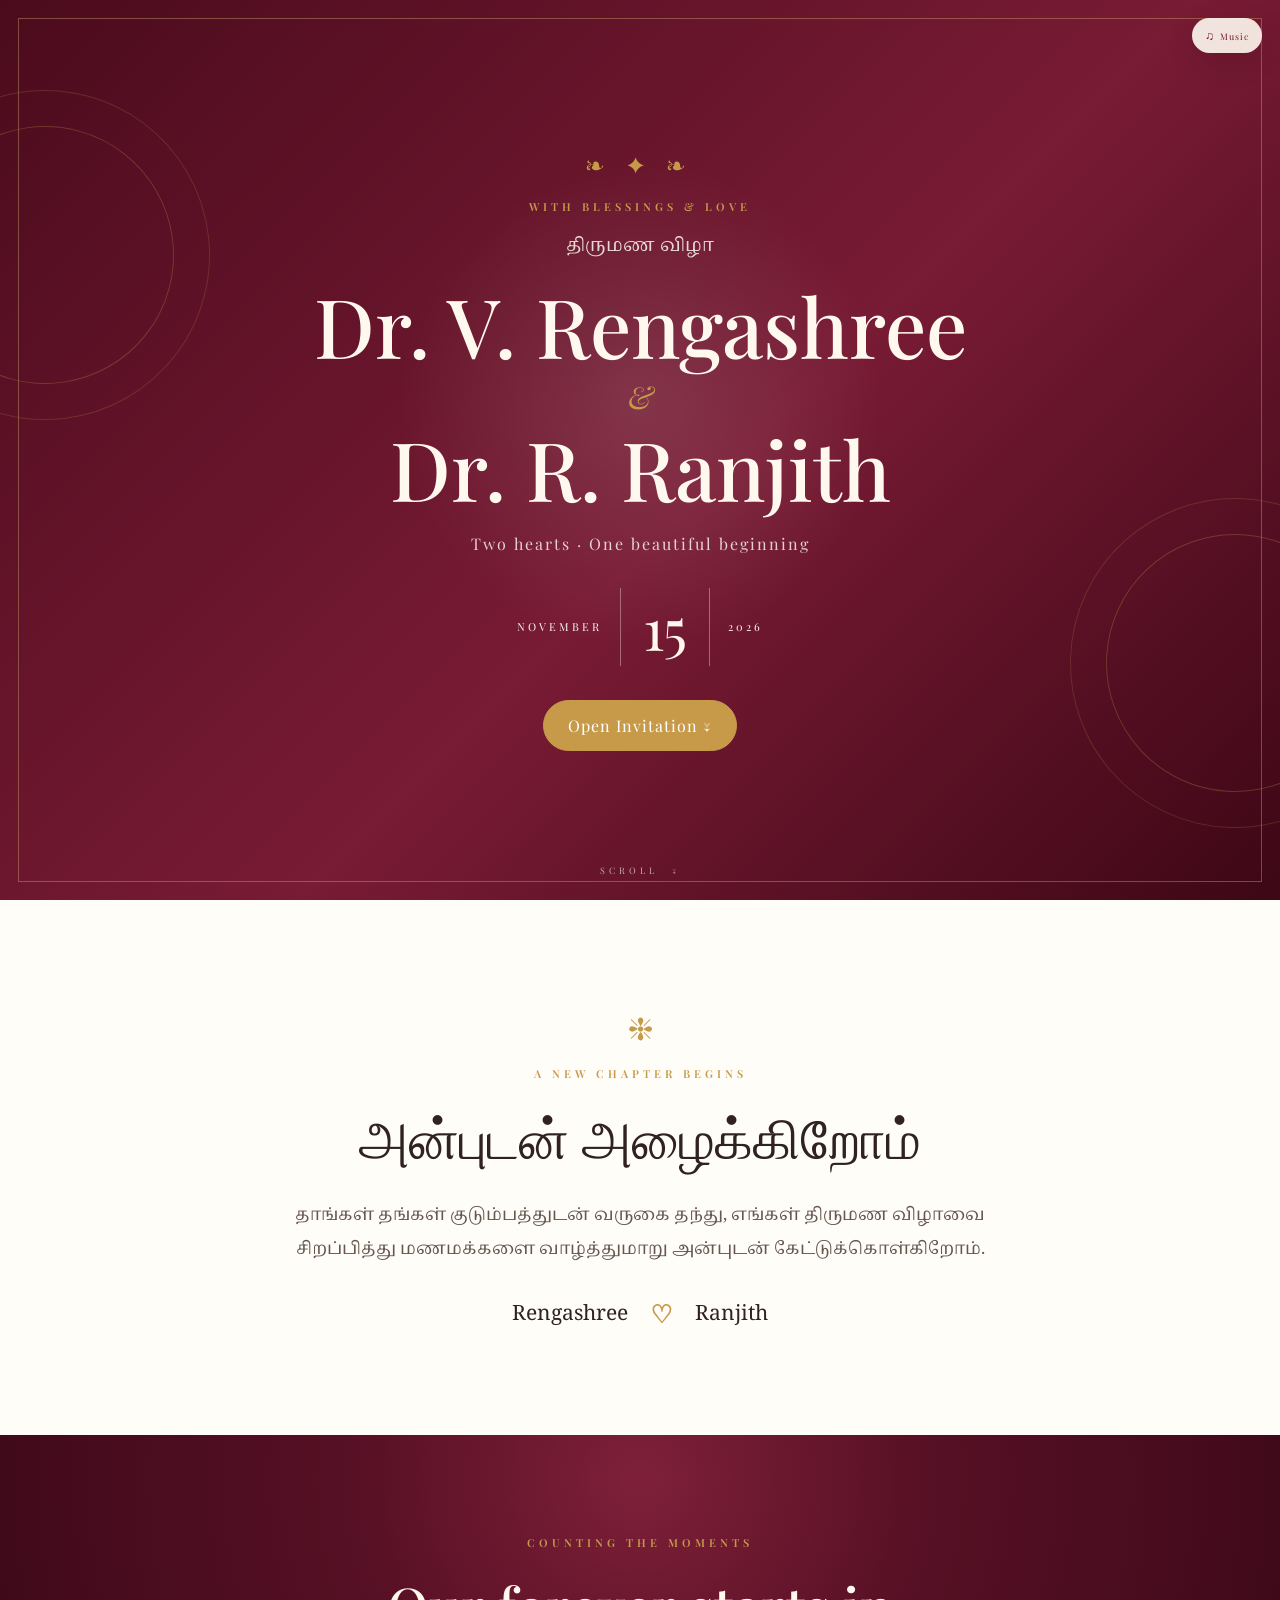
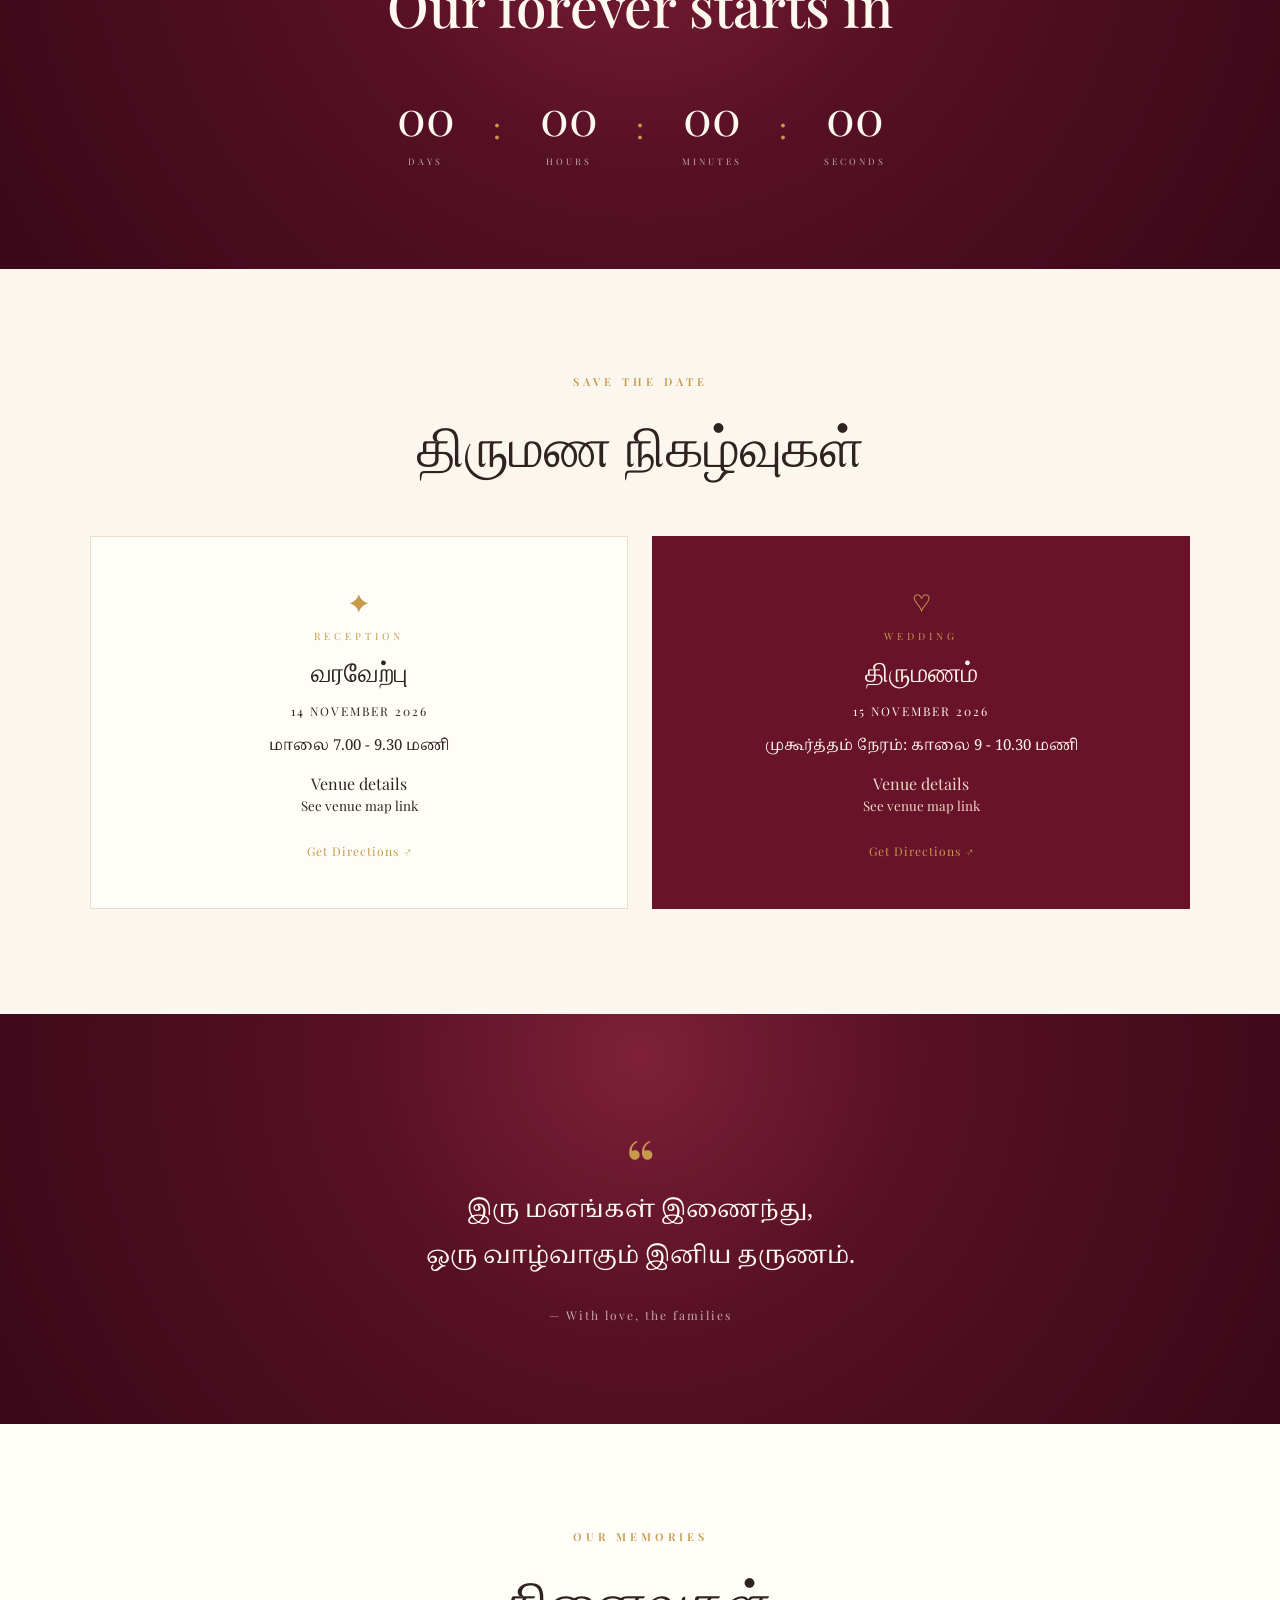
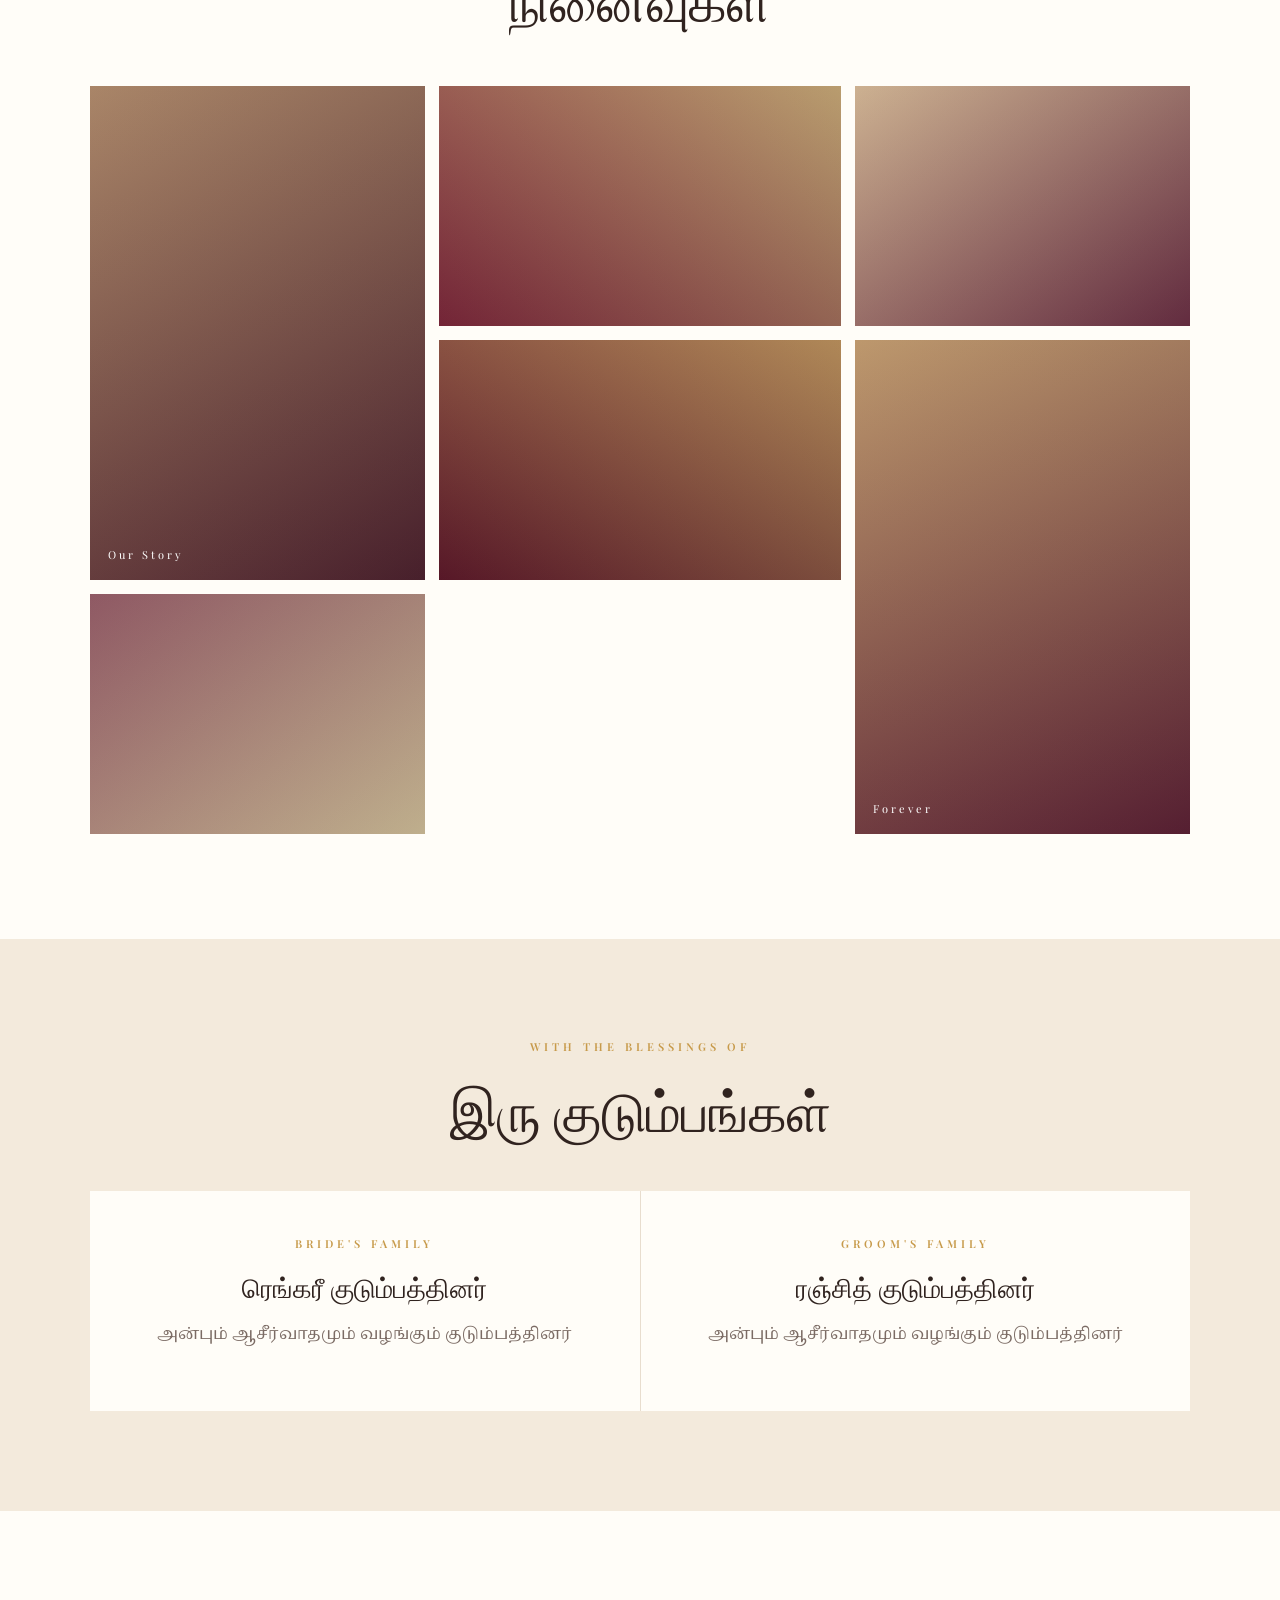
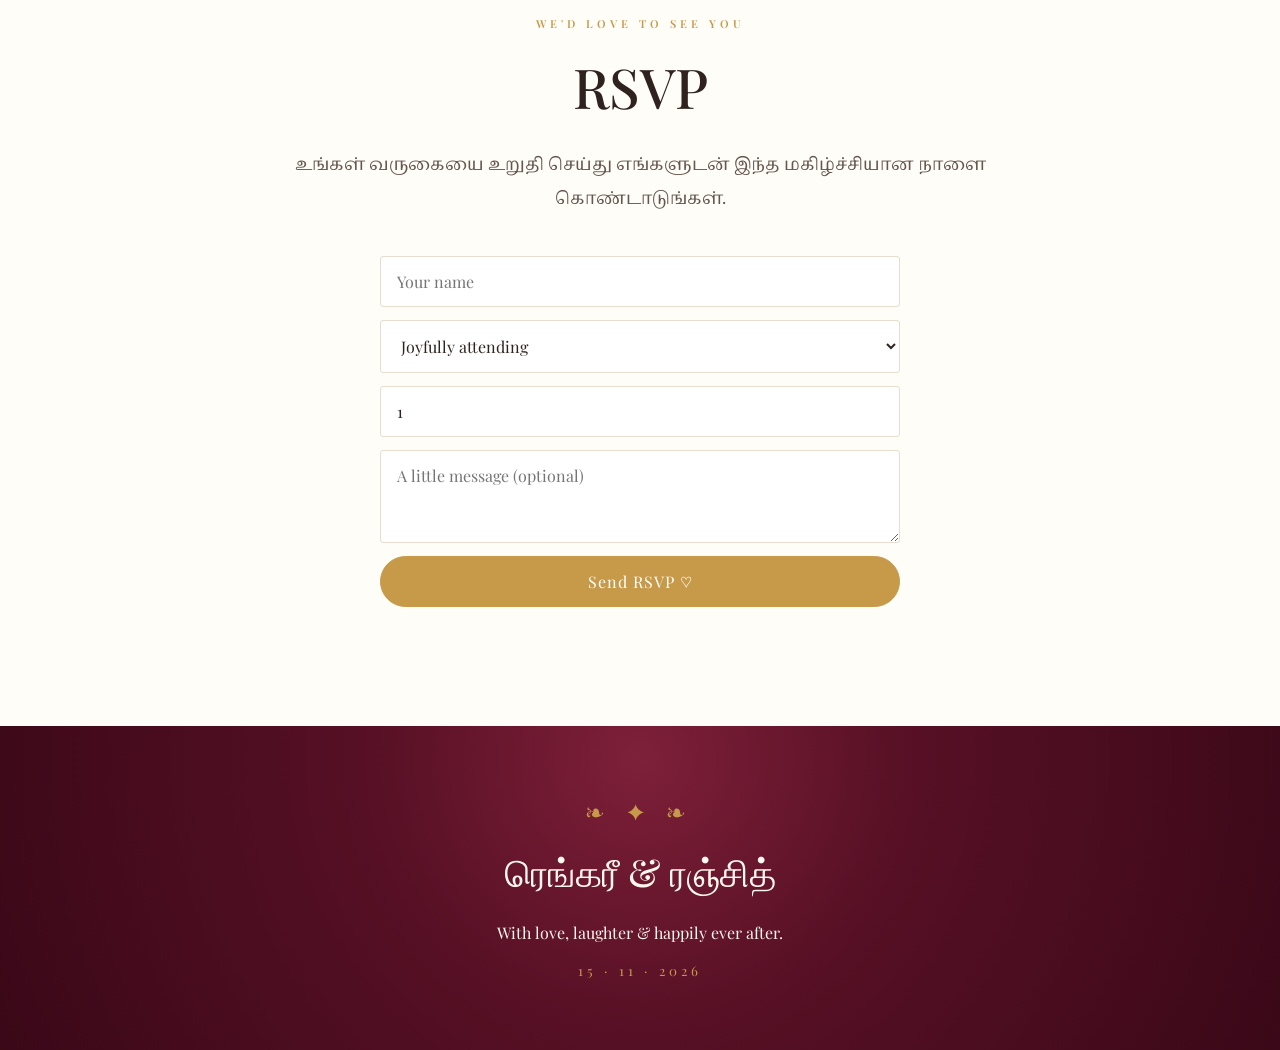
==== index.html @ 71b67af8 "Add files via upload" ====
<!DOCTYPE html>
<html lang="ta">
<head>
  <meta charset="UTF-8" />
  <meta name="viewport" content="width=device-width, initial-scale=1.0" />
  <meta name="theme-color" content="#7d1731" />
  <meta name="description" content="Wedding invitation website" />
  <title>திருமண விழா | Wedding Invitation</title>
  <link rel="preconnect" href="https://fonts.googleapis.com">
  <link rel="preconnect" href="https://fonts.gstatic.com" crossorigin>
  <link href="https://fonts.googleapis.com/css2?family=Noto+Serif+Tamil:wght@400;500;600;700&family=Playfair+Display:wght@400;500;600;700&display=swap" rel="stylesheet">
  <link rel="stylesheet" href="styles.css" />
</head>
<body>
  <div class="music-pill" id="musicToggle" aria-label="Toggle music">♫ <span>Music</span></div>
  <audio id="bgMusic" loop preload="none"></audio>

  <main>
    <section class="hero" id="home">
      <div class="mandala mandala-a"></div><div class="mandala mandala-b"></div>
      <div class="hero-content reveal">
        <div class="ornament">❧ ✦ ❧</div>
        <p class="eyebrow">WITH BLESSINGS &amp; LOVE</p>
        <p class="tamil-small">திருமண விழா</p>
        <h1><span>Dr. V. Rengashree</span><i>&amp;</i><span>Dr. R. Ranjith</span></h1>
        <p class="subtitle">Two hearts · One beautiful beginning</p>
        <div class="date-badge"><span>NOVEMBER</span><strong>15</strong><span>2026</span></div>
        <button class="gold-btn" onclick="document.getElementById('invitation').scrollIntoView({behavior:'smooth'})">Open Invitation <span>↓</span></button>
      </div>
      <div class="scroll-cue">SCROLL <span>↓</span></div>
    </section>

    <section class="intro section" id="invitation">
      <div class="container narrow reveal">
        <div class="section-symbol">❈</div>
        <p class="eyebrow">A NEW CHAPTER BEGINS</p>
        <h2>அன்புடன் அழைக்கிறோம்</h2>
        <p class="lead">தாங்கள் தங்கள் குடும்பத்துடன் வருகை தந்து, எங்கள் திருமண விழாவை சிறப்பித்து மணமக்களை வாழ்த்துமாறு அன்புடன் கேட்டுக்கொள்கிறோம்.</p>
        <div class="names-line"><span>Rengashree</span><b>♡</b><span>Ranjith</span></div>
      </div>
    </section>

    <section class="countdown section-dark">
      <div class="container reveal">
        <p class="eyebrow">COUNTING THE MOMENTS</p>
        <h2>Our forever starts in</h2>
        <div class="timer" id="timer">
          <div><strong id="days">00</strong><span>DAYS</span></div><i>:</i>
          <div><strong id="hours">00</strong><span>HOURS</span></div><i>:</i>
          <div><strong id="minutes">00</strong><span>MINUTES</span></div><i>:</i>
          <div><strong id="seconds">00</strong><span>SECONDS</span></div>
        </div>
      </div>
    </section>

    <section class="events section" id="events">
      <div class="container">
        <div class="center reveal"><p class="eyebrow">SAVE THE DATE</p><h2>திருமண நிகழ்வுகள்</h2></div>
        <div class="event-grid">
          <article class="event-card reveal">
            <div class="event-icon">✦</div><p class="event-label">RECEPTION</p><h3>வரவேற்பு</h3>
            <p class="event-date">14 NOVEMBER 2026</p><p class="event-time">மாலை 7.00 - 9.30 மணி</p>
            <p class="venue">Venue details<br><small>See venue map link</small></p>
            <a class="text-link" href="https://share.google/7gsOycX2o3ELeMeuy" target="_blank" rel="noopener">Get Directions ↗</a>
          </article>
          <article class="event-card featured reveal">
            <div class="event-icon">♡</div><p class="event-label">WEDDING</p><h3>திருமணம்</h3>
            <p class="event-date">15 NOVEMBER 2026</p><p class="event-time">முகூர்த்தம் நேரம்: காலை 9 - 10.30 மணி</p>
            <p class="venue">Venue details<br><small>See venue map link</small></p>
            <a class="text-link" href="https://share.google/7gsOycX2o3ELeMeuy" target="_blank" rel="noopener">Get Directions ↗</a>
          </article>
        </div>
      </div>
    </section>

    <section class="quote section-dark">
      <div class="container narrow center reveal">
        <div class="quote-mark">“</div>
        <p>இரு மனங்கள் இணைந்து,<br/>ஒரு வாழ்வாகும் இனிய தருணம்.</p>
        <span>— With love, the families</span>
      </div>
    </section>

    <section class="gallery section" id="gallery">
      <div class="container">
        <div class="center reveal"><p class="eyebrow">OUR MEMORIES</p><h2>நினைவுகள்</h2></div>
        <div class="gallery-grid">
          <div class="photo p1 reveal"><span>Our Story</span></div><div class="photo p2 reveal"></div><div class="photo p3 reveal"></div>
          <div class="photo p4 reveal"></div><div class="photo p5 reveal"><span>Forever</span></div><div class="photo p6 reveal"></div>
        </div>
      </div>
    </section>

    <section class="families section-soft">
      <div class="container">
        <div class="center reveal"><p class="eyebrow">WITH THE BLESSINGS OF</p><h2>இரு குடும்பங்கள்</h2></div>
        <div class="family-grid reveal">
          <div><p class="eyebrow">BRIDE'S FAMILY</p><h3>ரெங்கரீ குடும்பத்தினர்</h3><p>அன்பும் ஆசீர்வாதமும் வழங்கும் குடும்பத்தினர்</p></div>
          <div><p class="eyebrow">GROOM'S FAMILY</p><h3>ரஞ்சித் குடும்பத்தினர்</h3><p>அன்பும் ஆசீர்வாதமும் வழங்கும் குடும்பத்தினர்</p></div>
        </div>
      </div>
    </section>

    <section class="rsvp section" id="rsvp">
      <div class="container narrow center reveal">
        <p class="eyebrow">WE'D LOVE TO SEE YOU</p><h2>RSVP</h2>
        <p class="lead">உங்கள் வருகையை உறுதி செய்து எங்களுடன் இந்த மகிழ்ச்சியான நாளை கொண்டாடுங்கள்.</p>
        <form id="rsvpForm" class="rsvp-form">
          <input required name="name" placeholder="Your name" />
          <select name="attendance"><option value="yes">Joyfully attending</option><option value="no">Unable to attend</option></select>
          <input name="guests" type="number" min="1" max="10" value="1" placeholder="Guests" />
          <textarea name="message" rows="3" placeholder="A little message (optional)"></textarea>
          <button class="gold-btn" type="submit">Send RSVP ♡</button>
        </form>
        <p id="formMessage" class="form-message"></p>
      </div>
    </section>

    <footer class="footer section-dark">
      <div class="container center"><div class="ornament">❧ ✦ ❧</div><h2>ரெங்கரீ &amp; ரஞ்சித்</h2><p>With love, laughter &amp; happily ever after.</p><small>15 · 11 · 2026</small></div>
    </footer>
  </main>
  <script src="script.js"></script>
</body>
</html>
---- styles.css ----
:root{--wine:#74172f;--wine2:#4d0d20;--cream:#fbf7ef;--paper:#fffdf8;--gold:#c79a4a;--ink:#30231f;--muted:#7b6b64;--line:#e8ddce}*{box-sizing:border-box}html{scroll-behavior:smooth}body{margin:0;background:var(--cream);color:var(--ink);font-family:'Playfair Display',serif}button,input,select,textarea{font:inherit}a{text-decoration:none;color:inherit}.section{padding:105px 20px}.section-soft{padding:100px 20px;background:#f3eadc}.section-dark{padding:100px 20px;background:radial-gradient(circle at 50% 10%,#7e2039 0,#571025 38%,#3a0818 100%);color:#fff8ee}.container{max-width:1100px;margin:auto}.narrow{max-width:760px}.center{text-align:center}.hero{min-height:100svh;display:grid;place-items:center;text-align:center;position:relative;overflow:hidden;background:radial-gradient(circle at 50% 45%,rgba(255,255,255,.12),transparent 30%),linear-gradient(135deg,#4b0b1d,#781b34 55%,#3d0716);color:#fff8ee}.hero:before{content:"";position:absolute;inset:18px;border:1px solid rgba(218,181,111,.38);pointer-events:none}.hero-content{position:relative;z-index:2;padding:40px 20px}.ornament{font-size:22px;letter-spacing:9px;color:var(--gold);margin-bottom:20px}.eyebrow{font-size:11px;letter-spacing:4px;font-weight:600;margin:0 0 18px;color:var(--gold)}.tamil-small{font-family:'Noto Serif Tamil',serif;opacity:.85;font-size:18px}.hero h1{font-size:clamp(38px,7vw,82px);line-height:1.05;font-weight:500;margin:22px 0}.hero h1 span{display:block}.hero h1 i{display:block;font-size:.38em;font-weight:400;color:var(--gold);margin:12px}.subtitle{font-size:16px;letter-spacing:2px;opacity:.82}.date-badge{display:flex;align-items:center;justify-content:center;gap:18px;margin:34px auto}.date-badge strong{font-size:58px;font-weight:400;border-left:1px solid rgba(255,255,255,.35);border-right:1px solid rgba(255,255,255,.35);padding:0 22px}.date-badge span{font-size:11px;letter-spacing:3px}.gold-btn{border:1px solid var(--gold);background:var(--gold);color:#fff;padding:14px 24px;border-radius:999px;cursor:pointer;letter-spacing:1px;transition:.25s}.gold-btn:hover{transform:translateY(-2px);background:#d5ab60}.scroll-cue{position:absolute;bottom:24px;font-size:9px;letter-spacing:4px;opacity:.65}.scroll-cue span{margin-left:8px}.mandala{position:absolute;width:330px;height:330px;border:1px solid rgba(199,154,74,.2);border-radius:50%}.mandala:before,.mandala:after{content:"";position:absolute;inset:35px;border:1px solid rgba(199,154,74,.15);border-radius:50%;transform:rotate(45deg)}.mandala-a{left:-120px;top:10%;transform:rotate(15deg)}.mandala-b{right:-120px;bottom:8%;transform:rotate(-20deg)}h2{font-size:clamp(34px,5vw,55px);font-weight:500;margin:8px 0 25px}h3{font-size:27px;font-weight:500;margin:8px 0 14px}.intro{background:var(--paper);text-align:center}.section-symbol{font-size:32px;color:var(--gold);margin-bottom:18px}.lead{font-family:'Noto Serif Tamil',serif;line-height:2;font-size:17px;color:#66564e}.names-line{display:flex;justify-content:center;gap:22px;align-items:center;font-family:'Noto Serif Tamil',serif;font-size:21px;margin-top:32px}.names-line b{font-family:serif;color:var(--gold);font-size:25px}.countdown{text-align:center}.timer{display:flex;justify-content:center;align-items:center;gap:15px;margin-top:42px}.timer div{min-width:105px}.timer strong{display:block;font-size:48px;font-weight:400}.timer span{font-size:9px;letter-spacing:3px;opacity:.65}.timer i{font-style:normal;font-size:30px;color:var(--gold)}.event-grid{display:grid;grid-template-columns:repeat(2,1fr);gap:24px;margin-top:55px}.event-card{background:#fffdf8;border:1px solid var(--line);padding:48px 30px;text-align:center;position:relative}.event-card.featured{background:#68132a;color:#fff5e8;border-color:#68132a}.event-icon{font-size:25px;color:var(--gold)}.event-label{font-size:10px;letter-spacing:4px;color:var(--gold)}.event-date{font-size:12px;letter-spacing:2px}.event-time{font-family:'Noto Serif Tamil',serif;font-size:15px}..venue{line-height:1.7;color:#74635a}.featured .venue{color:#ead8c3}.venue small{font-family:'Playfair Display',serif}.text-link{display:inline-block;margin-top:12px;color:var(--gold);font-size:12px;letter-spacing:1px}.quote{text-align:center}.quote-mark{font-size:75px;color:var(--gold);height:50px}.quote p{font-family:'Noto Serif Tamil',serif;font-size:24px;line-height:1.9}.quote span{font-size:12px;letter-spacing:2px;opacity:.65}.gallery{background:#fffdf8}.gallery-grid{display:grid;grid-template-columns:1fr 1.2fr 1fr;grid-auto-rows:240px;gap:14px;margin-top:50px}.photo{position:relative;overflow:hidden;background:linear-gradient(135deg,#d5b887,#8a4d51)}.photo:before{content:"";position:absolute;inset:0;background:linear-gradient(135deg,rgba(80,15,30,.15),rgba(0,0,0,.15))}.photo span{position:absolute;bottom:18px;left:18px;color:#fff;letter-spacing:3px;font-size:11px}.p1{grid-row:span 2;background:linear-gradient(150deg,#b99a75,#542533)}.p2{background:linear-gradient(35deg,#7e293d,#d4b780)}.p3{background:linear-gradient(145deg,#e2cda5,#73334a)}.p4{background:linear-gradient(30deg,#5d1a2b,#c99f65)}.p5{grid-row:span 2;background:linear-gradient(155deg,#d0b07b,#64243a)}.p6{background:linear-gradient(145deg,#9a6670,#e0cda5)}.family-grid{display:grid;grid-template-columns:1fr 1fr;gap:1px;background:var(--line);margin-top:45px}.family-grid>div{background:var(--paper);padding:45px;text-align:center}.family-grid p:last-child{font-family:'Noto Serif Tamil',serif;color:var(--muted);line-height:1.8}.rsvp{background:var(--paper)}.rsvp-form{max-width:520px;margin:40px auto 0;display:grid;gap:13px}.rsvp-form input,.rsvp-form select,.rsvp-form textarea{border:1px solid var(--line);background:#fff;padding:14px 16px;outline:none;border-radius:3px;color:var(--ink)}.rsvp-form input:focus,.rsvp-form select:focus,.rsvp-form textarea:focus{border-color:var(--gold)}.form-message{color:var(--wine);font-size:14px}.footer{padding:70px 20px}.footer h2{font-size:38px}.footer small{letter-spacing:4px;color:var(--gold)}.music-pill{position:fixed;z-index:20;right:18px;top:18px;background:rgba(255,250,240,.9);color:var(--wine);padding:9px 13px;border-radius:30px;font-size:12px;box-shadow:0 8px 30px rgba(0,0,0,.12);cursor:pointer}.music-pill span{font-size:9px;letter-spacing:1px;margin-left:3px}.reveal{opacity:0;transform:translateY(25px);transition:opacity .8s ease,transform .8s ease}.reveal.visible{opacity:1;transform:none}@media(max-width:700px){.section{padding:75px 18px}.hero:before{inset:10px}.hero h1{font-size:42px}.event-grid,.family-grid{grid-template-columns:1fr}.timer{gap:7px}.timer div{min-width:62px}.timer strong{font-size:32px}.timer span{font-size:7px;letter-spacing:1px}.timer i{font-size:20px}.gallery-grid{grid-template-columns:1fr 1fr;grid-auto-rows:170px}.p1,.p5{grid-row:span 1}.p1{grid-column:span 2}.p5{grid-column:span 2}.family-grid>div{padding:32px 18px}}
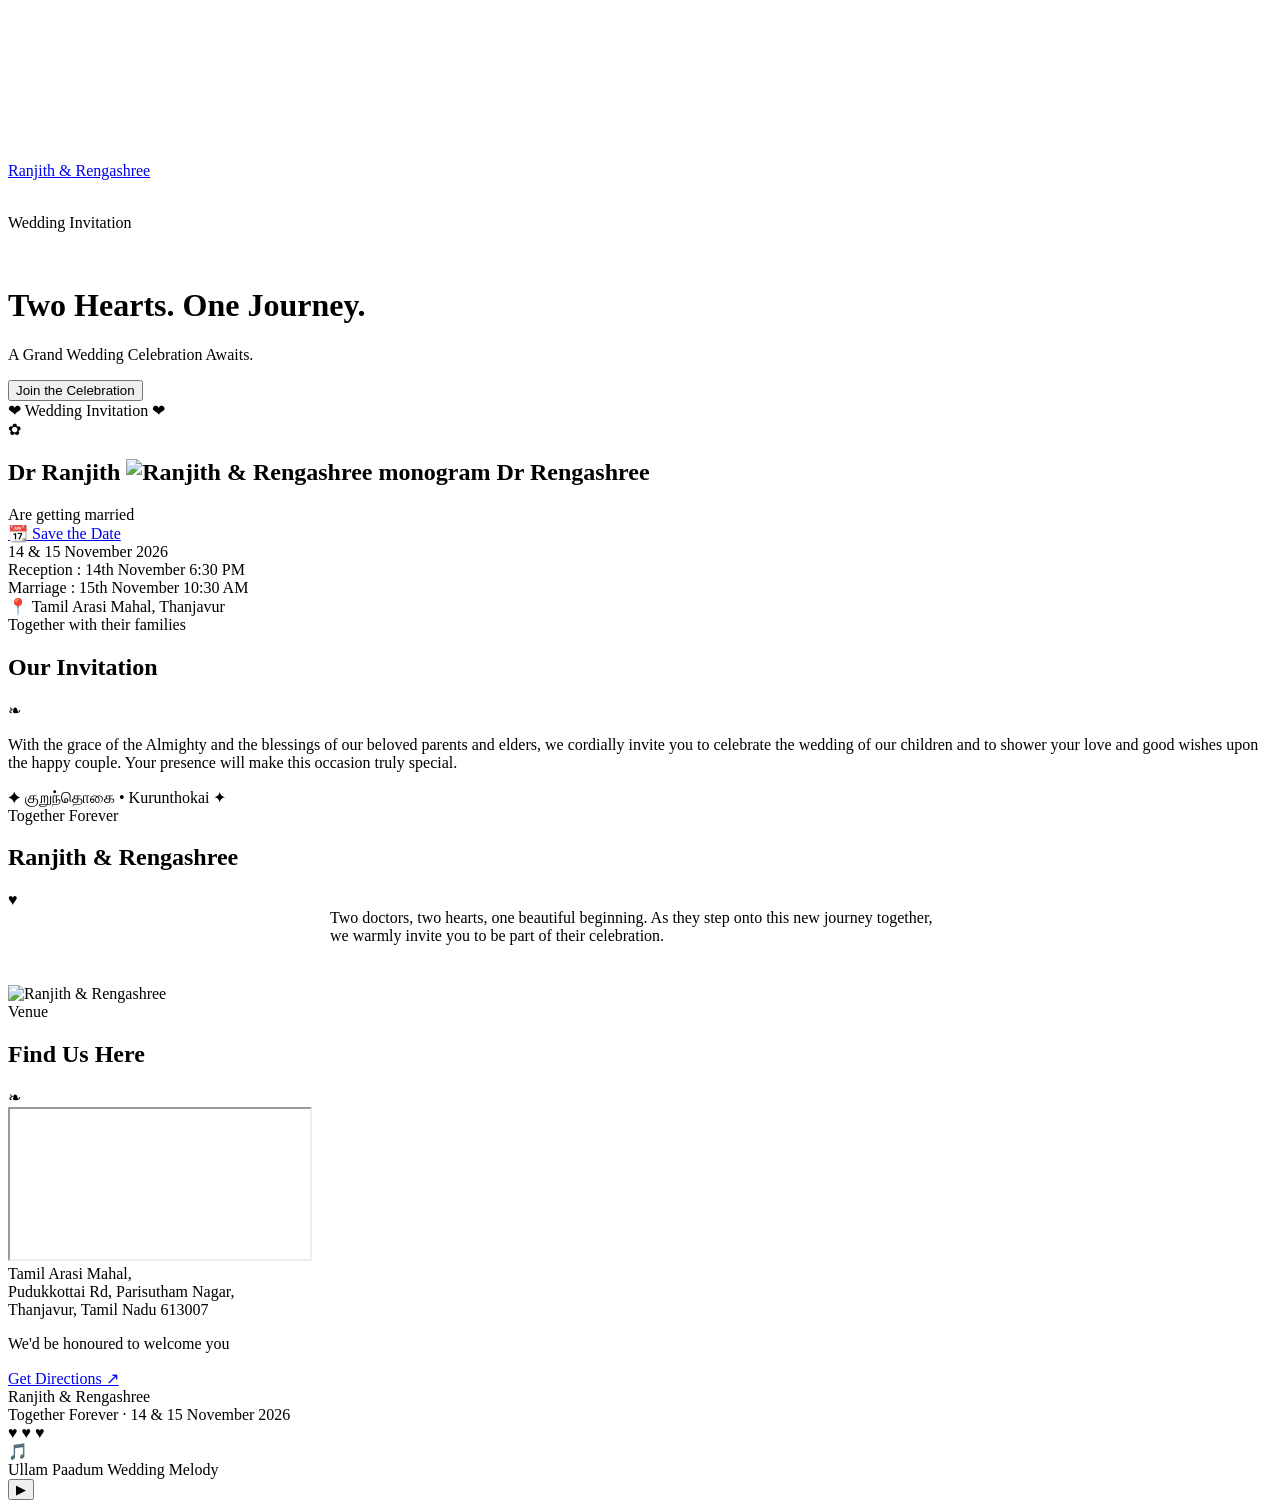
==== commit c6b303e9: "Add files via upload" ====
--- a/index.html
+++ b/index.html
@@ -1,125 +1,172 @@
 <!DOCTYPE html>
-<html lang="ta">
+<html lang="en">
 <head>
   <meta charset="UTF-8" />
   <meta name="viewport" content="width=device-width, initial-scale=1.0" />
-  <meta name="theme-color" content="#7d1731" />
-  <meta name="description" content="Wedding invitation website" />
-  <title>திருமண விழா | Wedding Invitation</title>
-  <link rel="preconnect" href="https://fonts.googleapis.com">
-  <link rel="preconnect" href="https://fonts.gstatic.com" crossorigin>
-  <link href="https://fonts.googleapis.com/css2?family=Noto+Serif+Tamil:wght@400;500;600;700&family=Playfair+Display:wght@400;500;600;700&display=swap" rel="stylesheet">
-  <link rel="stylesheet" href="styles.css" />
+  <title>Ranjith &amp; Rengashree — Wedding Invitation</title>
+  <meta name="description" content="Join us in celebrating the wedding of Dr. R. Ranjith & Dr. V. Rengashree — 14 &amp; 15 November 2026, Tamil Arasi Mahal, Thanjavur." />
+  <link rel="preconnect" href="https://fonts.googleapis.com" />
+  <link rel="preconnect" href="https://fonts.gstatic.com" crossorigin />
+  <link href="https://fonts.googleapis.com/css2?family=Playfair+Display:ital,wght@0,400;0,600;0,700;1,400&family=Cormorant+Garamond:ital,wght@0,300;0,400;0,600;1,400&family=Great+Vibes&family=Italiana&family=Montserrat:wght@300;400;500;600;700&display=swap" rel="stylesheet" />
+  <link rel="stylesheet" href="css/style.css" />
+  <link rel="stylesheet" href="css/intro.css" />
 </head>
-<body>
-  <div class="music-pill" id="musicToggle" aria-label="Toggle music">♫ <span>Music</span></div>
-  <audio id="bgMusic" loop preload="none"></audio>
+<body data-page="home">
 
-  <main>
-    <section class="hero" id="home">
-      <div class="mandala mandala-a"></div><div class="mandala mandala-b"></div>
-      <div class="hero-content reveal">
-        <div class="ornament">❧ ✦ ❧</div>
-        <p class="eyebrow">WITH BLESSINGS &amp; LOVE</p>
-        <p class="tamil-small">திருமண விழா</p>
-        <h1><span>Dr. V. Rengashree</span><i>&amp;</i><span>Dr. R. Ranjith</span></h1>
-        <p class="subtitle">Two hearts · One beautiful beginning</p>
-        <div class="date-badge"><span>NOVEMBER</span><strong>15</strong><span>2026</span></div>
-        <button class="gold-btn" onclick="document.getElementById('invitation').scrollIntoView({behavior:'smooth'})">Open Invitation <span>↓</span></button>
+  <div id="scrollBar"></div>
+  <canvas id="heartCanvas"></canvas>
+  
+  <div class="parallax-layer" id="parallaxLayer"></div>
+  <div class="v-strip v-left" aria-hidden="true"></div>
+  <div class="v-strip v-right" aria-hidden="true"></div>
+
+  <!-- NAVBAR -->
+  <nav class="navbar bare-nav" id="navbar">
+    <a class="nav-brand" href="index.html">Ranjith <span>&amp;</span> Rengashree</a>
+  </nav>
+
+  <!-- ═══ CARD ENTRY ═══ -->
+  <div class="intro-card" id="introCard">
+    <picture>
+      <source media="(max-width: 600px)" srcset="assets/clean-ref-mobile.png" />
+      <img class="card-bg" src="assets/clean-ref.png" alt="" />
+    </picture>
+
+    <div class="card-words">
+      <p class="wk-kicker">Wedding Invitation</p>
+
+      <div class="idol-row">
+        <img class="idol" src="assets/idols.png" alt="" />
       </div>
-      <div class="scroll-cue">SCROLL <span>↓</span></div>
+
+      <h1 class="wk-title">
+        <span class="l1">Two Hearts.</span>
+        <span class="l2">One Journey.</span>
+      </h1>
+      <p class="wk-sub">A Grand Wedding Celebration Awaits.</p>
+    </div>
+
+    <div class="card-cta">
+      <button class="btn join-btn" id="joinBtn">
+        <span class="jb-label">Join the Celebration</span>
+        <span class="jb-dots" aria-hidden="true"><span></span><span></span><span></span></span>
+      </button>
+    </div>
+  </div>
+
+  <!-- HOME MAIN -->
+  <main class="home-main" id="main">
+
+    <section class="hero">
+      <div class="petal-ring"></div><div class="petal-ring"></div><div class="petal-ring"></div>
+      <div class="invite-tag">&#10084; Wedding Invitation &#10084;</div>
+      <div class="hero-ornament">&#10047;</div>
+      <h1 class="hero-names">
+        <span class="nm nm1">Dr Ranjith</span>
+        <img class="sev" src="assets/RR_logo.png" alt="Ranjith &amp; Rengashree monogram" />
+        <span class="nm nm2">Dr Rengashree</span>
+      </h1>
+      <div class="hero-subtitle">Are getting married</div>
+
+      <div class="hero-actions">
+        <a class="save-date-btn" href="https://www.google.com/calendar/render?action=TEMPLATE&amp;text=Ranjith+%26+Rengashree+Wedding&amp;dates=20261114T130000Z%2F20261115T050000Z&amp;details=Reception%3A+14+Nov+2026+6%3A30+PM+onwards%0AMuhurtham%3A+15+Nov+2026+10%3A20+AM&amp;location=Tamil+Arasi+Mahal%2C+Pudukkottai+Rd%2C+Parisutham+Nagar%2C+Thanjavur+613007&amp;sf=true&amp;output=xml" target="_blank" rel="noopener"><span>&#128198; Save the Date</span></a>
+      </div>
+
+      <div class="date-badge">
+        <div class="date-day">14 &amp; 15 November 2026</div>
+        <div class="date-time">Reception : 14th November 6:30 PM</div>
+        <div class="date-time">Marriage : 15th November 10:30 AM</div>
+      </div>
+
+      <div class="countdown-wrapper" id="countdown"></div>
+      <div class="hero-location">&#128205; Tamil Arasi Mahal, Thanjavur</div>
     </section>
 
-    <section class="intro section" id="invitation">
-      <div class="container narrow reveal">
-        <div class="section-symbol">❈</div>
-        <p class="eyebrow">A NEW CHAPTER BEGINS</p>
-        <h2>அன்புடன் அழைக்கிறோம்</h2>
-        <p class="lead">தாங்கள் தங்கள் குடும்பத்துடன் வருகை தந்து, எங்கள் திருமண விழாவை சிறப்பித்து மணமக்களை வாழ்த்துமாறு அன்புடன் கேட்டுக்கொள்கிறோம்.</p>
-        <div class="names-line"><span>Rengashree</span><b>♡</b><span>Ranjith</span></div>
+    <section class="section alt">
+      <div class="container narrow">
+        <div class="section-label">Together with their families</div>
+        <h2 class="section-title">Our Invitation</h2>
+        <div class="divider"><span class="divider-line"></span><span class="divider-ornament">&#10087;</span><span class="divider-line"></span></div>
+        <p class="section-text">
+          With the grace of the Almighty and the blessings of our beloved parents and elders,
+          we cordially invite you to celebrate the wedding of our children and to shower your
+          love and good wishes upon the happy couple. Your presence will make this occasion
+          truly special.
+        </p>
       </div>
     </section>
 
-    <section class="countdown section-dark">
-      <div class="container reveal">
-        <p class="eyebrow">COUNTING THE MOMENTS</p>
-        <h2>Our forever starts in</h2>
-        <div class="timer" id="timer">
-          <div><strong id="days">00</strong><span>DAYS</span></div><i>:</i>
-          <div><strong id="hours">00</strong><span>HOURS</span></div><i>:</i>
-          <div><strong id="minutes">00</strong><span>MINUTES</span></div><i>:</i>
-          <div><strong id="seconds">00</strong><span>SECONDS</span></div>
+    <section class="section">
+    <!-- KURUNTHOKAI -->
+    <section class="kural-section">
+      <div class="kural-box reveal" id="kuralBox">
+        <div class="kural-label">&#10022; குறுந்தொகை &#8226; Kurunthokai &#10022;</div>
+        <div class="kural-flipper" id="kuralFlipper">
+          <div class="kural-front">
+            <div class="kural-text" id="kuralText"></div>
+          </div>
+          <div class="kural-back">
+            <div class="kural-meaning" id="kuralMeaning"></div>
+          </div>
         </div>
       </div>
     </section>
 
-    <section class="events section" id="events">
-      <div class="container">
-        <div class="center reveal"><p class="eyebrow">SAVE THE DATE</p><h2>திருமண நிகழ்வுகள்</h2></div>
-        <div class="event-grid">
-          <article class="event-card reveal">
-            <div class="event-icon">✦</div><p class="event-label">RECEPTION</p><h3>வரவேற்பு</h3>
-            <p class="event-date">14 NOVEMBER 2026</p><p class="event-time">மாலை 7.00 - 9.30 மணி</p>
-            <p class="venue">Venue details<br><small>See venue map link</small></p>
-            <a class="text-link" href="https://share.google/7gsOycX2o3ELeMeuy" target="_blank" rel="noopener">Get Directions ↗</a>
-          </article>
-          <article class="event-card featured reveal">
-            <div class="event-icon">♡</div><p class="event-label">WEDDING</p><h3>திருமணம்</h3>
-            <p class="event-date">15 NOVEMBER 2026</p><p class="event-time">முகூர்த்தம் நேரம்: காலை 9 - 10.30 மணி</p>
-            <p class="venue">Venue details<br><small>See venue map link</small></p>
-            <a class="text-link" href="https://share.google/7gsOycX2o3ELeMeuy" target="_blank" rel="noopener">Get Directions ↗</a>
-          </article>
+      <div class="container narrow">
+        <div class="section-label">Together Forever</div>
+        <h2 class="section-title">Ranjith &amp; Rengashree</h2>
+        <div class="divider"><span class="divider-line"></span><span class="divider-ornament">&#9829;</span><span class="divider-line"></span></div>
+        <p class="section-text" style="max-width:620px;margin:0 auto 40px;">
+          Two doctors, two hearts, one beautiful beginning. As they step onto this new journey
+          together, we warmly invite you to be part of their celebration.
+        </p>
+        <div class="reveal couple-portrait">
+          <img src="assets/couples.png" alt="Ranjith &amp; Rengashree" />
         </div>
       </div>
     </section>
 
-    <section class="quote section-dark">
-      <div class="container narrow center reveal">
-        <div class="quote-mark">“</div>
-        <p>இரு மனங்கள் இணைந்து,<br/>ஒரு வாழ்வாகும் இனிய தருணம்.</p>
-        <span>— With love, the families</span>
-      </div>
-    </section>
+    <section class="section alt" id="venue">
+      <div class="container">
+        <div class="section-label">Venue</div>
+        <h2 class="section-title">Find Us Here</h2>
+        <div class="divider"><span class="divider-line"></span><span class="divider-ornament">&#10087;</span><span class="divider-line"></span></div>
+        <div class="map-container reveal">
+          <iframe
+            title="Tamil Arasi Mahal location map"
+            src="https://maps.google.com/maps?q=Tamil%20Arasi%20Mahal%2C%20Pudukkottai%20Rd%2C%20Parisutham%20Nagar%2C%20Thanjavur%2C%20Tamil%20Nadu%20613007&amp;t=&amp;z=15&amp;ie=UTF8&amp;iwloc=&amp;output=embed"
+            loading="lazy" referrerpolicy="no-referrer-when-downgrade"></iframe>
+        </div>
 
-    <section class="gallery section" id="gallery">
-      <div class="container">
-        <div class="center reveal"><p class="eyebrow">OUR MEMORIES</p><h2>நினைவுகள்</h2></div>
-        <div class="gallery-grid">
-          <div class="photo p1 reveal"><span>Our Story</span></div><div class="photo p2 reveal"></div><div class="photo p3 reveal"></div>
-          <div class="photo p4 reveal"></div><div class="photo p5 reveal"><span>Forever</span></div><div class="photo p6 reveal"></div>
+        <div class="venue-address reveal">
+          Tamil Arasi Mahal,<br />Pudukkottai Rd, Parisutham Nagar,<br />Thanjavur, Tamil Nadu 613007
+          <p class="venue-welcome">We'd be honoured to welcome you</p>
+          <a href="https://www.google.com/maps/search/?api=1&amp;query=Tamil+Arasi+Mahal+Pudukkottai+Rd+Parisutham+Nagar+Thanjavur+613007" target="_blank" rel="noopener">Get Directions &#8599;</a>
         </div>
       </div>
     </section>
 
-    <section class="families section-soft">
-      <div class="container">
-        <div class="center reveal"><p class="eyebrow">WITH THE BLESSINGS OF</p><h2>இரு குடும்பங்கள்</h2></div>
-        <div class="family-grid reveal">
-          <div><p class="eyebrow">BRIDE'S FAMILY</p><h3>ரெங்கரீ குடும்பத்தினர்</h3><p>அன்பும் ஆசீர்வாதமும் வழங்கும் குடும்பத்தினர்</p></div>
-          <div><p class="eyebrow">GROOM'S FAMILY</p><h3>ரஞ்சித் குடும்பத்தினர்</h3><p>அன்பும் ஆசீர்வாதமும் வழங்கும் குடும்பத்தினர்</p></div>
-        </div>
-      </div>
-    </section>
-
-    <section class="rsvp section" id="rsvp">
-      <div class="container narrow center reveal">
-        <p class="eyebrow">WE'D LOVE TO SEE YOU</p><h2>RSVP</h2>
-        <p class="lead">உங்கள் வருகையை உறுதி செய்து எங்களுடன் இந்த மகிழ்ச்சியான நாளை கொண்டாடுங்கள்.</p>
-        <form id="rsvpForm" class="rsvp-form">
-          <input required name="name" placeholder="Your name" />
-          <select name="attendance"><option value="yes">Joyfully attending</option><option value="no">Unable to attend</option></select>
-          <input name="guests" type="number" min="1" max="10" value="1" placeholder="Guests" />
-          <textarea name="message" rows="3" placeholder="A little message (optional)"></textarea>
-          <button class="gold-btn" type="submit">Send RSVP ♡</button>
-        </form>
-        <p id="formMessage" class="form-message"></p>
-      </div>
-    </section>
-
-    <footer class="footer section-dark">
-      <div class="container center"><div class="ornament">❧ ✦ ❧</div><h2>ரெங்கரீ &amp; ரஞ்சித்</h2><p>With love, laughter &amp; happily ever after.</p><small>15 · 11 · 2026</small></div>
+    <footer>
+      <div class="footer-script">Ranjith &amp; Rengashree</div>
+      <div class="footer-sub">Together Forever &middot; 14 &amp; 15 November 2026</div>
+      <div class="footer-hearts">&#9829; &#9829; &#9829;</div>
     </footer>
   </main>
-  <script src="script.js"></script>
+
+  <!-- MUSIC BAR -->
+  <div class="music-bar" id="musicBar">
+    <div class="music-disc">&#127925;</div>
+    <div class="music-info">
+      <span class="music-title">Ullam Paadum</span>
+      <span class="music-artist">Wedding Melody</span>
+    </div>
+    <div class="music-wave">
+      <span></span><span></span><span></span><span></span><span></span>
+    </div>
+    <button class="music-btn" id="musicBtn" aria-label="Toggle music">&#9654;</button>
+    <audio id="bgMusic" loop preload="auto" src="assets/Ullam-Paadum.mp3"></audio>
+  </div>
+
+  <script src="js/main.js"></script>
 </body>
-</html>
+</html>
